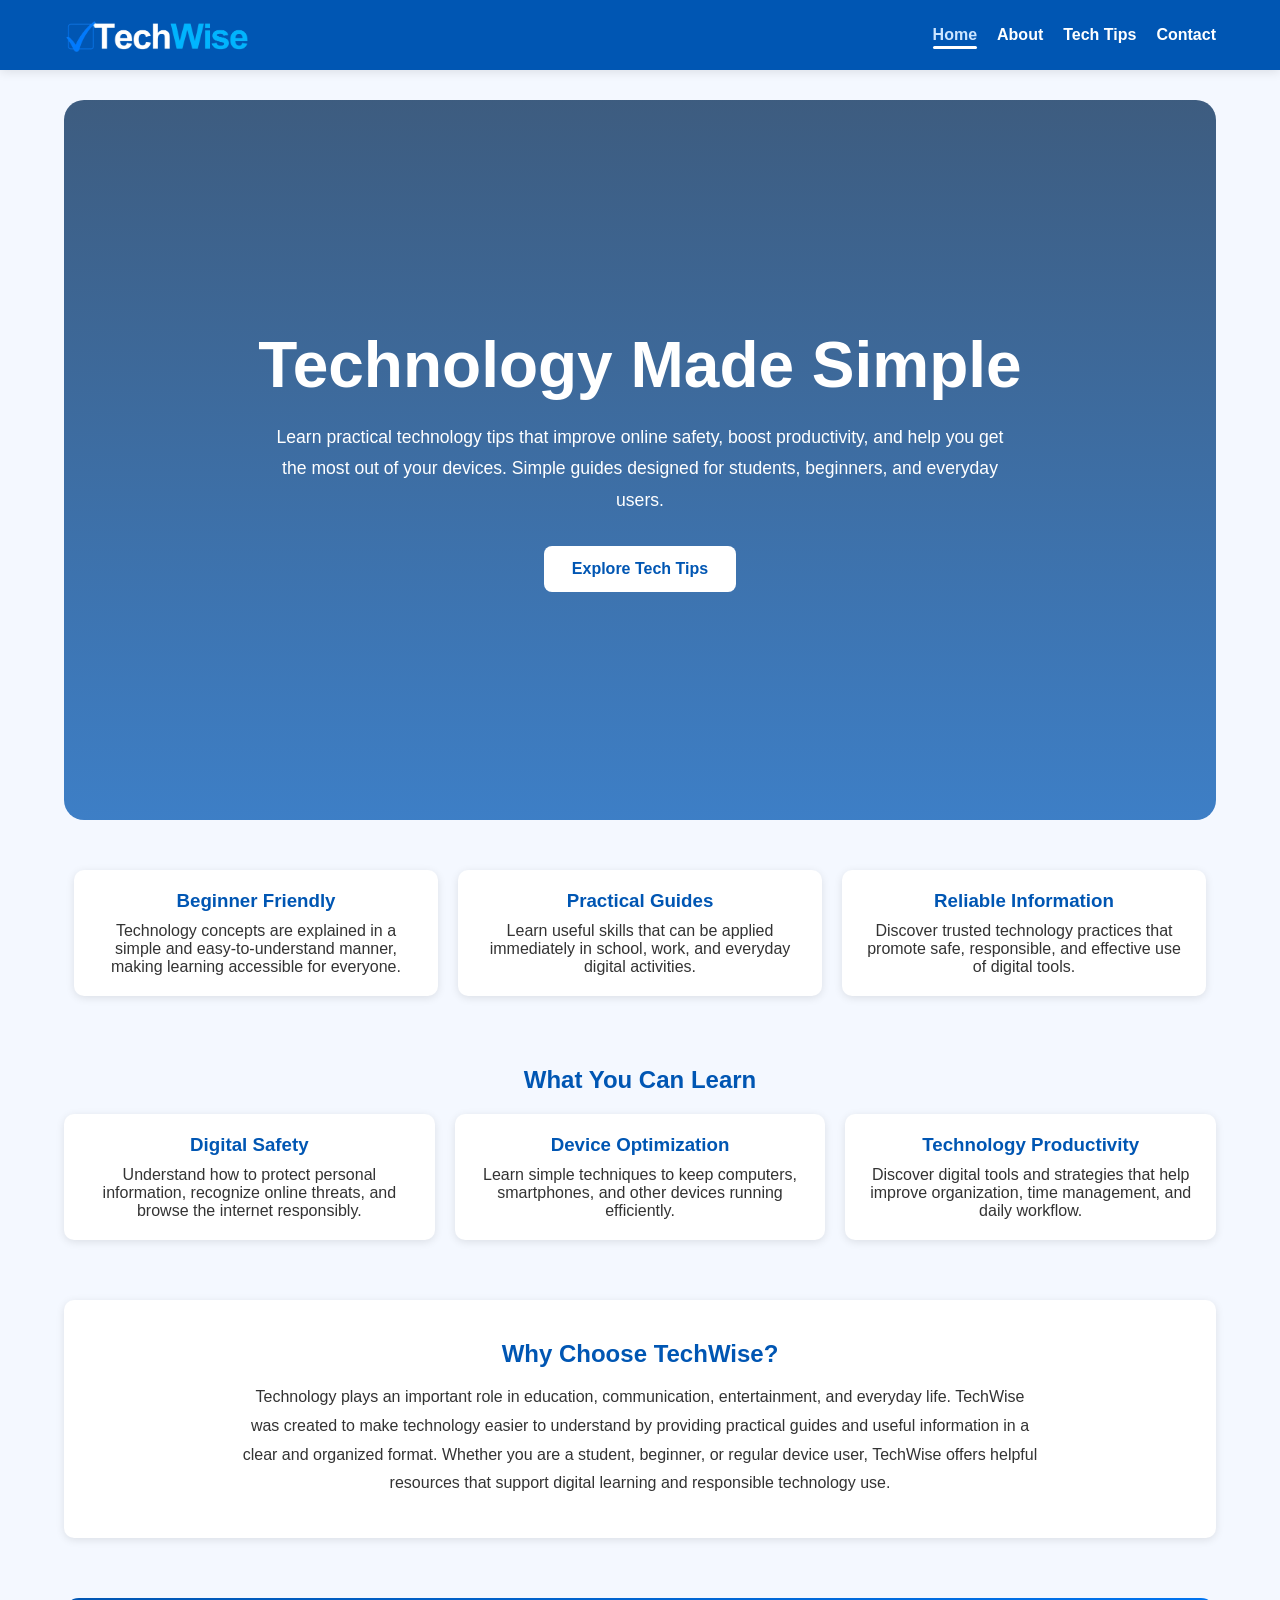
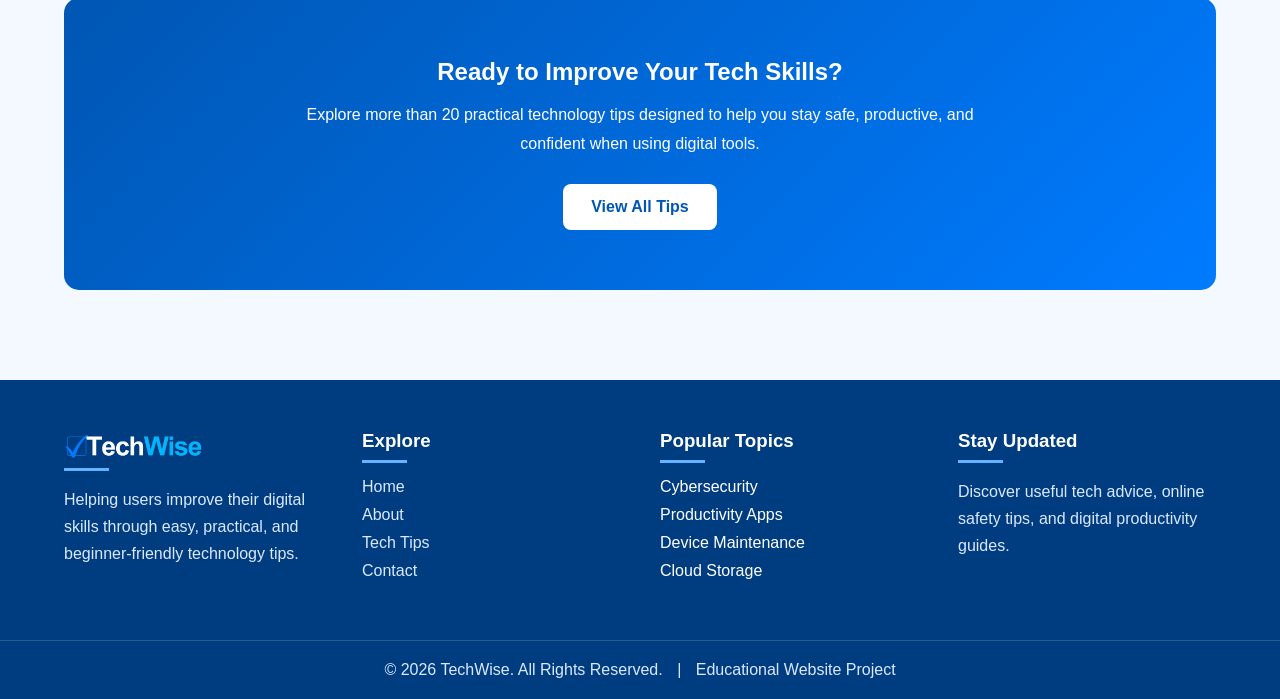
==== index.html @ 183d0cf1 "Initial commit" ====
<!DOCTYPE html>
<html lang="en">

<head>
    <meta charset="UTF-8">
    <meta name="viewport" content="width=device-width, initial-scale=1.0">
    <link rel="icon" type="image/svg+xml" href="/images/TechWise_3_-removebg-preview.png" />
    <title>TechWise</title>

    <!-- External CSS -->
    <link rel="stylesheet" href="style.css">

    <!-- Internal CSS -->
    <style>
        .hero {
            min-height: 80vh;

            display: flex;
            flex-direction: column;
            justify-content: center;
            align-items: center;

            text-align: center;
            color: white;

            padding: 40px;

            border-radius: 20px;

            background:
                linear-gradient(rgba(0, 40, 85, 0.75),
                    rgba(0, 86, 179, 0.75)),
                url("https://images.unsplash.com/photo-1519389950473-47ba0277781c?w=1600");

            background-size: cover;
            background-position: center;
        }

        .hero h1 {
            font-size: clamp(2.5rem, 5vw, 4rem);
            color: white;
            margin-bottom: 20px;
        }

        .hero p {
            max-width: 750px;
            line-height: 1.8;
            font-size: 1.1rem;
            margin-bottom: 30px;
        }

        .hero-btn {
            display: inline-block;
            padding: 14px 28px;

            background: white;
            color: #0056b3;

            text-decoration: none;
            font-weight: bold;

            border-radius: 8px;

            transition: all 0.3s ease;
        }

        .hero-btn:hover {
            transform: translateY(-3px);
        }

        .tips-preview {
            display: flex;
            justify-content: space-around;
            flex-wrap: wrap;
            margin-top: 40px;
        }

        .card {
            flex: 1 1 200px;
            background: white;
            max-width: 500px;
            padding: 20px;
            margin: 10px;
            border-radius: 10px;
            box-shadow: 0 2px 8px rgba(0, 0, 0, 0.1);
            text-align: center;
        }

        .card h3 {
            color: #0056b3;
            margin-bottom: 10px;
        }

        .features {
            margin-top: 60px;
            text-align: center;
        }

        .features h2 {
            color: #0056b3;
            margin-bottom: 20px;
        }

        .feature-container {
            display: flex;
            flex-wrap: wrap;
            gap: 20px;
            justify-content: center;
        }

        .feature-box {
            background: white;
            padding: 20px;
            border-radius: 10px;
            flex: 1 1 200px;
            max-width: 500px;
            box-shadow: 0 2px 8px rgba(0, 0, 0, 0.1);
        }

        .feature-box h3 {
            color: #0056b3;
            margin-bottom: 10px;
        }

        .about-tech {
            margin-top: 60px;
            text-align: center;
            background: white;
            padding: 40px 20px;
            border-radius: 10px;
            box-shadow: 0 2px 8px rgba(0, 0, 0, 0.1);
        }

        .about-tech h2 {
            color: #0056b3;
            margin-bottom: 15px;
        }

        .about-tech p {
            max-width: 800px;
            margin: auto;
            line-height: 1.8;
        }

        .cta-section {
            margin-top: 60px;
            text-align: center;

            padding: 60px 30px;

            background: linear-gradient(135deg, #0056b3, #007bff);

            color: white;

            border-radius: 15px;
        }

        .cta-section h2 {
            margin-bottom: 15px;
        }

        .cta-section p {
            max-width: 700px;
            margin: 0 auto 25px;
            line-height: 1.8;
        }
    </style>
</head>

<body>

    <header>
        <nav>

            <div class="logo">
                <img src="/images/TechWise_3_-removebg-preview.png" alt="TechWise" />
            </div>

            <input type="checkbox" id="menu-toggle" class="menu-btn">

            <label for="menu-toggle" class="menu-icon">
                <span></span>
                <span></span>
                <span></span>
            </label>

            <ul class="nav-links">
                <li><a href="index.html" class="active">Home</a></li>
                <li><a href="about.html">About</a></li>
                <li><a href="tips.html">Tech Tips</a></li>
                <li><a href="contact.html">Contact</a></li>
            </ul>

        </nav>
    </header>

    <div class="container">

        <section class="hero reveal">

            <h1>Technology Made Simple</h1>

            <p>
                Learn practical technology tips that improve online safety,
                boost productivity, and help you get the most out of your
                devices. Simple guides designed for students, beginners,
                and everyday users.
            </p>

            <a href="tips.html" class="hero-btn">
                Explore Tech Tips
            </a>

        </section>

        <section class="tips-preview reveal">

            <div class="card">
                <h3>Beginner Friendly</h3>
                <p>
                    Technology concepts are explained in a simple and easy-to-understand
                    manner, making learning accessible for everyone.
                </p>
            </div>

            <div class="card">
                <h3>Practical Guides</h3>
                <p>
                    Learn useful skills that can be applied immediately in school,
                    work, and everyday digital activities.
                </p>
            </div>

            <div class="card">
                <h3>Reliable Information</h3>
                <p>
                    Discover trusted technology practices that promote safe,
                    responsible, and effective use of digital tools.
                </p>
            </div>

        </section>

        <section class="features reveal">

            <h2>What You Can Learn</h2>

            <div class="feature-container">

                <div class="feature-box">
                    <h3>Digital Safety</h3>
                    <p>
                        Understand how to protect personal information, recognize
                        online threats, and browse the internet responsibly.
                    </p>
                </div>

                <div class="feature-box">
                    <h3>Device Optimization</h3>
                    <p>
                        Learn simple techniques to keep computers, smartphones,
                        and other devices running efficiently.
                    </p>
                </div>

                <div class="feature-box">
                    <h3>Technology Productivity</h3>
                    <p>
                        Discover digital tools and strategies that help improve
                        organization, time management, and daily workflow.
                    </p>
                </div>

            </div>

        </section>

        <section class="about-tech reveal">

            <h2>Why Choose TechWise?</h2>

            <p>
                Technology plays an important role in education, communication,
                entertainment, and everyday life. TechWise was created to make
                technology easier to understand by providing practical guides and
                useful information in a clear and organized format. Whether you are
                a student, beginner, or regular device user, TechWise offers helpful
                resources that support digital learning and responsible technology use.
            </p>

        </section>

        <section class="cta-section reveal">

            <h2>Ready to Improve Your Tech Skills?</h2>

            <p>
                Explore more than 20 practical technology tips designed to help
                you stay safe, productive, and confident when using digital tools.
            </p>

            <a href="tips.html" class="hero-btn">
                View All Tips
            </a>

        </section>

    </div>

    <!--FOOTER SECTION-->
    <footer>

        <div class="footer-container">

            <div class="footer-column">

                <h3 class="footer-logo">
                    <img  src="/images/TechWise_3_-removebg-preview.png" alt="TechWise">
                </h3>
                <p>
                    Helping users improve their digital skills through easy,
                    practical, and beginner-friendly technology tips.
                </p>

            </div>

            <div class="footer-column">
                <h3>Explore</h3>
                <ul>
                    <li><a href="index.html">Home</a></li>
                    <li><a href="about.html">About</a></li>
                    <li><a href="tips.html">Tech Tips</a></li>
                    <li><a href="contact.html">Contact</a></li>
                </ul>
            </div>

            <div class="footer-column">
                <h3>Popular Topics</h3>
                <ul>
                    <li>Cybersecurity</li>
                    <li>Productivity Apps</li>
                    <li>Device Maintenance</li>
                    <li>Cloud Storage</li>
                </ul>
            </div>

            <div class="footer-column">
                <h3>Stay Updated</h3>
                <p>
                    Discover useful tech advice, online safety tips,
                    and digital productivity guides.
                </p>
            </div>

        </div>

        <div class="footer-bottom">
            <p>
                © 2026 TechWise. All Rights Reserved.
                <span>|</span>
                Educational Website Project
            </p>
        </div>

    </footer>
    <script src="script.js"></script>
    <script src="scroll.js"></script>
</body>

</html>
---- style.css ----
/* RESET */
* {
  margin: 0;
  padding: 0;
  box-sizing: border-box;
  font-family: Arial, sans-serif;
}

/* BODY */
body {
  background-color: #f4f8ff;
  color: #333;
  min-height: 100vh;
  display: flex;
  flex-direction: column;
  padding-top: 70px;
}

/* NAVIGATION */
header {
  background-color: #0056b3;
  position: fixed;
  top: 0;
  left: 0;
  z-index: 1000;
  box-shadow: 0 2px 10px rgba(0, 0, 0, 0.1);
  width: 100%;
  transition: transform 0.3s ease;
}

.header-hidden {
  transform: translateY(-100%);
}

nav {
  width: 90%;
  max-width: 1200px;
  margin: auto;
  min-height: 70px;
  display: flex;
  justify-content: space-between;
  align-items: center;

}

.logo {
  color: white;
  font-size: 1.5rem;
  font-weight: bold;
}

.logo img {
  max-height: 60px;
  padding: 10px 0px;
  object-fit: contain;
}

.nav-links {
  list-style: none;
  display: flex;
}

.nav-links li {
  margin-left: 20px;
}

.nav-links a {
  color: white;
  text-decoration: none;
  font-weight: bold;
  position: relative;
  transition: color 0.3s ease;
}


/* Underline animation */
.nav-links a::after {
  content: "";
  position: absolute;
  left: 0;
  bottom: -6px;
  width: 0;
  height: 3px;
  background: white;
  border-radius: 10px;
  transition: width 0.3s ease;
}



/* Hover effect */
.nav-links a:hover {
  color: #cce5ff;
}

.nav-links a:hover::after {
  width: 100%;
}



/* Active page */
.nav-links a.active {
  color: #cce5ff;
}

.nav-links a.active::after {
  width: 100%;
}




/* HAMBURGER ICON */
.menu-btn {
  display: none;
}

.menu-icon {
  display: none;
  cursor: pointer;
}

.menu-icon span {
  display: block;
  width: 28px;
  height: 3px;
  background: white;
  margin: 5px 0;
  border-radius: 2px;
}



/* MAIN CONTENT */
.container {
  width: 90%;
  max-width: 1200px;
  margin: 30px auto;
  flex: 1;
}




/* IMAGES */
img {
  max-width: 100%;
  height: auto;
  display: block;
  border-radius: 10px;
}




/* FOOTER */
footer {
  background: #003d80;
  color: white;
  margin-top: 60px;
  z-index: 1001;
}

.footer-container {
  width: 90%;
  max-width: 1200px;
  margin: auto;

  display: grid;
  grid-template-columns: repeat(auto-fit, minmax(220px, 1fr));

  gap: 40px;
  padding: 50px 0;
}

.footer-logo img {
  max-height: 30px;
}

.footer-column h3 {
  margin-bottom: 15px;
  color: #ffffff;
  position: relative;
}

.footer-column h3::after {
  content: "";
  display: block;
  width: 45px;
  height: 3px;
  background: #66b2ff;
  margin-top: 8px;
}

.footer-column p {
  line-height: 1.7;
  color: #dbe9ff;
}

.footer-column ul {
  list-style: none;
}

.footer-column ul li {
  margin-bottom: 10px;
}

.footer-column a {
  color: #dbe9ff;
  text-decoration: none;
  transition: 0.3s;
}

.footer-column a:hover {
  color: white;
  padding-left: 5px;
}

.footer-bottom {
  text-align: center;
  border-top: 1px solid rgba(255, 255, 255, 0.15);
  padding: 20px;
  color: #dbe9ff;
}

.footer-bottom span {
  margin: 0 10px;
}




/* Mobile */
@media (max-width:768px) {

  .footer-container {
    text-align: center;
  }

  .footer-logo {
    display: flex;
    justify-content: center;
    align-items: center;
    flex-direction: column;
  }

  .footer-column h3::after {
    margin: 8px auto 0;
  }
}




/* TABLETS */
@media (max-width: 768px) {

  .nav-links {
    position: absolute;
    top: 70px;
    left: 0;
    width: 100%;
    background-color: #0056b3;

    flex-direction: column;

    max-height: 0;
    overflow: hidden;

    transition: max-height 0.3s ease;
  }

  .nav-links li {
    margin: 15px 0;
    text-align: center;
  }

  .menu-icon {
    display: block;
  }

  .menu-btn:checked~.nav-links {
    max-height: 300px;
  }
}

/* SMALL PHONES */

@media (max-width: 480px) {

  .logo {
    font-size: 1.2rem;
  }

  .container {
    width: 95%;
  }
}




/* Scroll Animation */
.reveal {
  opacity: 0;
  transform: translateY(50px);
  transition: all 0.8s ease;
}

.reveal.active {
  opacity: 1;
  transform: translateY(0);
}
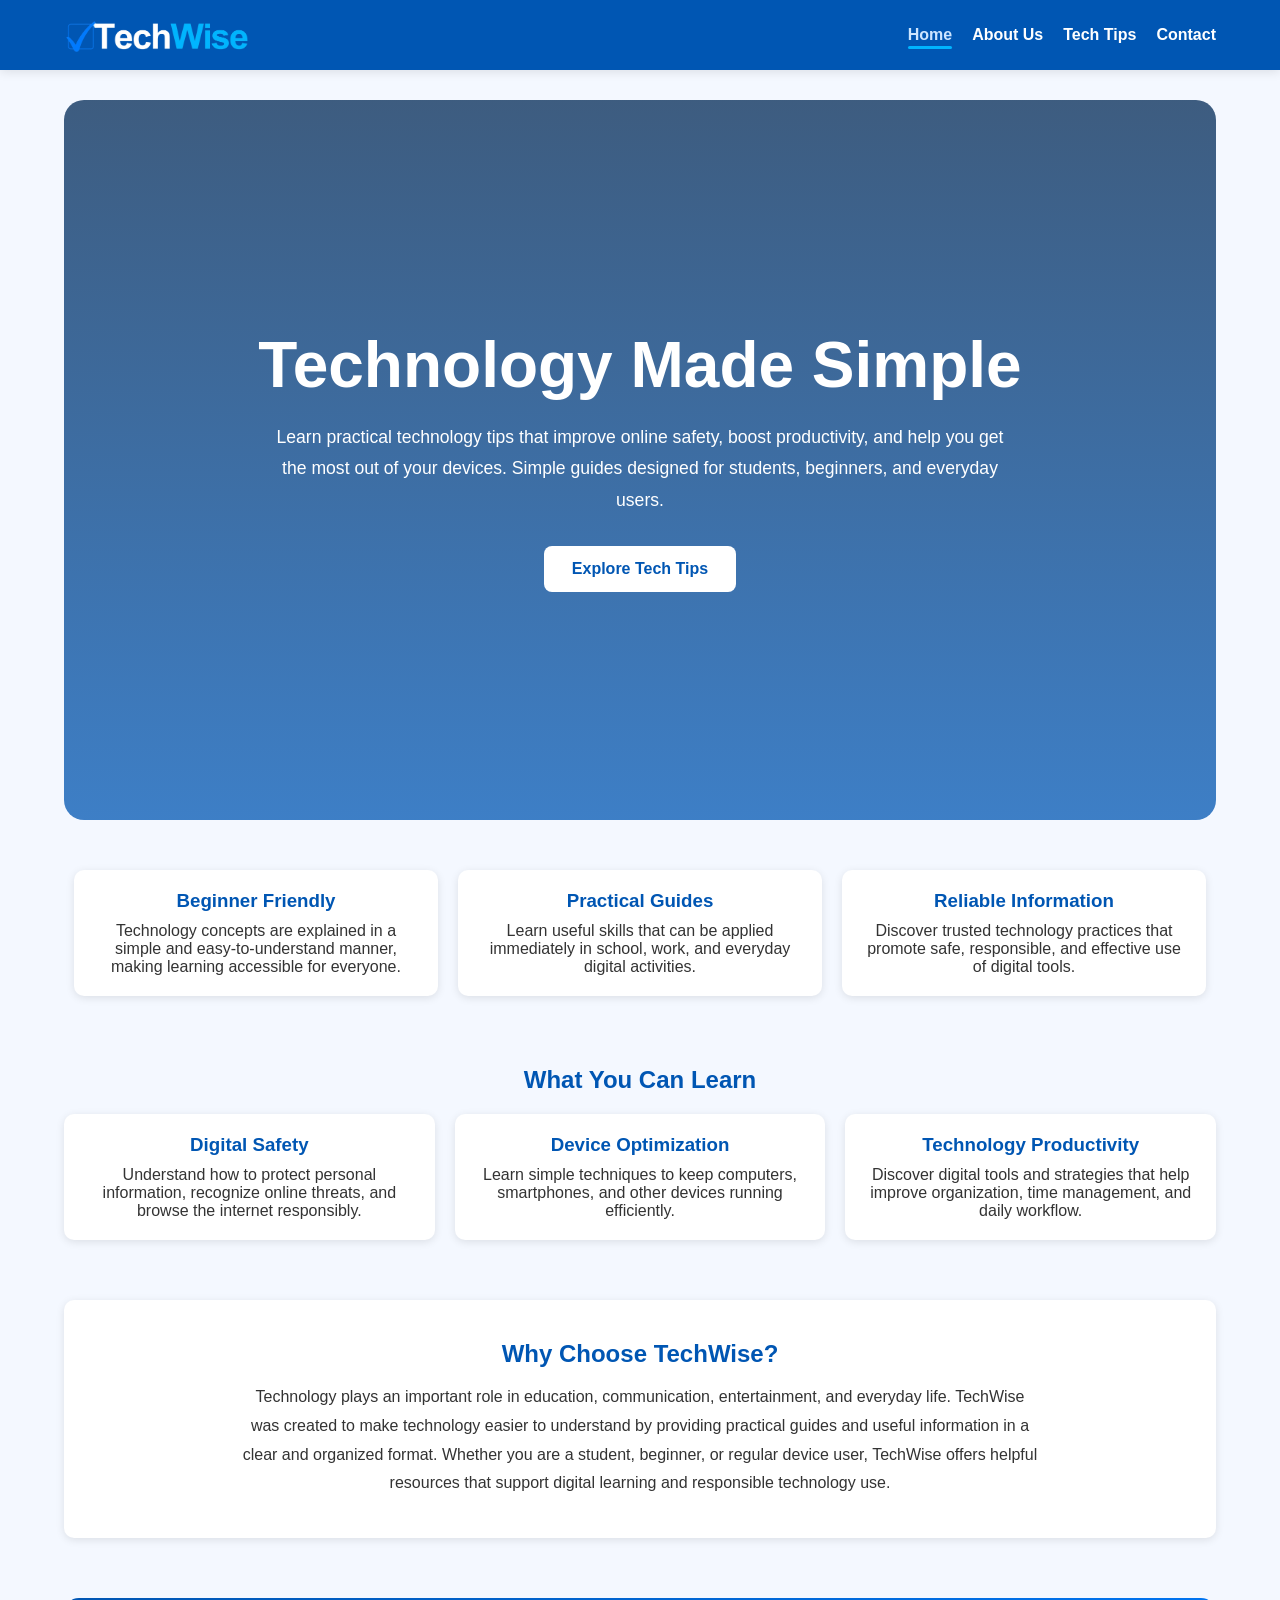
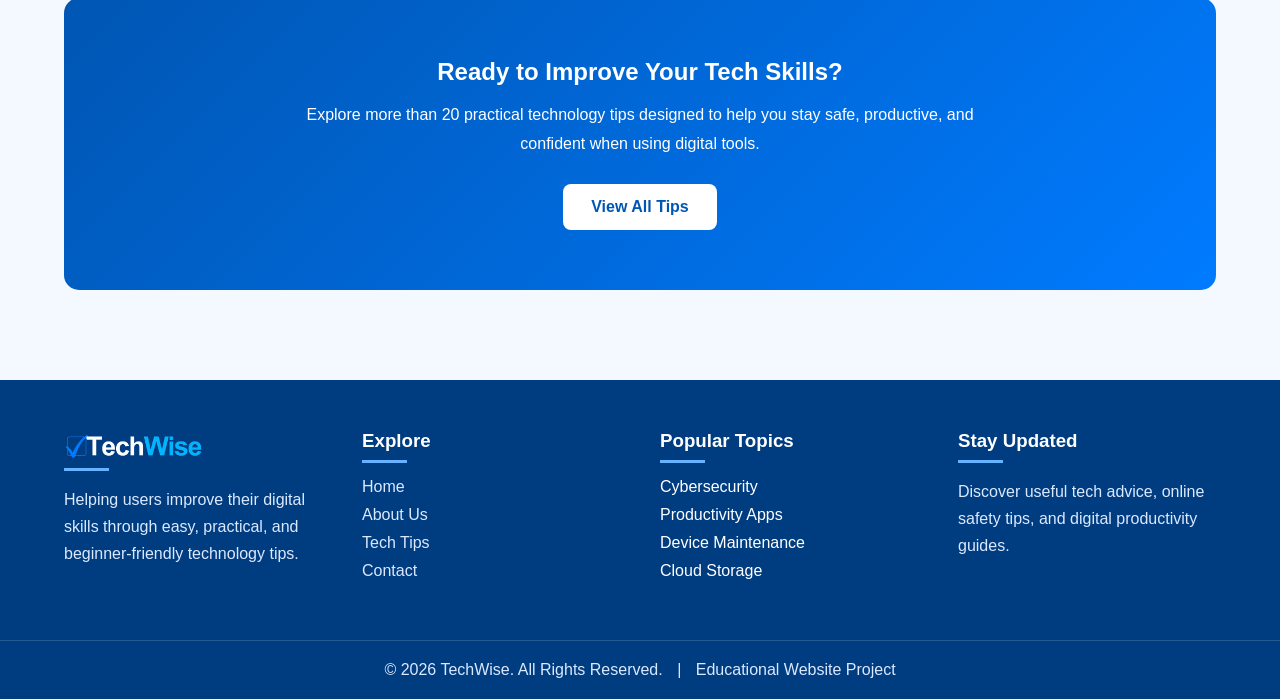
==== commit 929a5846: "Better UI" ====
--- a/index.html
+++ b/index.html
@@ -4,13 +4,8 @@
 <head>
     <meta charset="UTF-8">
     <meta name="viewport" content="width=device-width, initial-scale=1.0">
-    <link rel="icon" type="image/svg+xml" href="/images/TechWise_3_-removebg-preview.png" />
     <title>TechWise</title>
-
-    <!-- External CSS -->
     <link rel="stylesheet" href="style.css">
-
-    <!-- Internal CSS -->
     <style>
         .hero {
             min-height: 80vh;
@@ -169,11 +164,12 @@
 
 <body>
 
+    <!--NAVIGATION BAR SECTION-->
     <header>
         <nav>
 
             <div class="logo">
-                <img src="/images/TechWise_3_-removebg-preview.png" alt="TechWise" />
+                <img src="./images/TechWise_3_-removebg-preview.png" alt="TechWise" />
             </div>
 
             <input type="checkbox" id="menu-toggle" class="menu-btn">
@@ -186,7 +182,7 @@
 
             <ul class="nav-links">
                 <li><a href="index.html" class="active">Home</a></li>
-                <li><a href="about.html">About</a></li>
+                <li><a href="about.html">About Us</a></li>
                 <li><a href="tips.html">Tech Tips</a></li>
                 <li><a href="contact.html">Contact</a></li>
             </ul>
@@ -194,6 +190,7 @@
         </nav>
     </header>
 
+    <!--CONTENT SECTION-->
     <div class="container">
 
         <section class="hero reveal">
@@ -315,7 +312,7 @@
             <div class="footer-column">
 
                 <h3 class="footer-logo">
-                    <img  src="/images/TechWise_3_-removebg-preview.png" alt="TechWise">
+                    <img  src="./images/TechWise_3_-removebg-preview.png" alt="TechWise">
                 </h3>
                 <p>
                     Helping users improve their digital skills through easy,
@@ -328,7 +325,7 @@
                 <h3>Explore</h3>
                 <ul>
                     <li><a href="index.html">Home</a></li>
-                    <li><a href="about.html">About</a></li>
+                    <li><a href="about.html">About Us</a></li>
                     <li><a href="tips.html">Tech Tips</a></li>
                     <li><a href="contact.html">Contact</a></li>
                 </ul>
--- a/style.css
+++ b/style.css
@@ -1,4 +1,3 @@
-/* RESET */
 * {
   margin: 0;
   padding: 0;
@@ -81,7 +80,7 @@
   bottom: -6px;
   width: 0;
   height: 3px;
-  background: white;
+  background: #00b4fe;
   border-radius: 10px;
   transition: width 0.3s ease;
 }
@@ -90,7 +89,7 @@
 
 /* Hover effect */
 .nav-links a:hover {
-  color: #cce5ff;
+  color: #00b4fe;
 }
 
 .nav-links a:hover::after {
